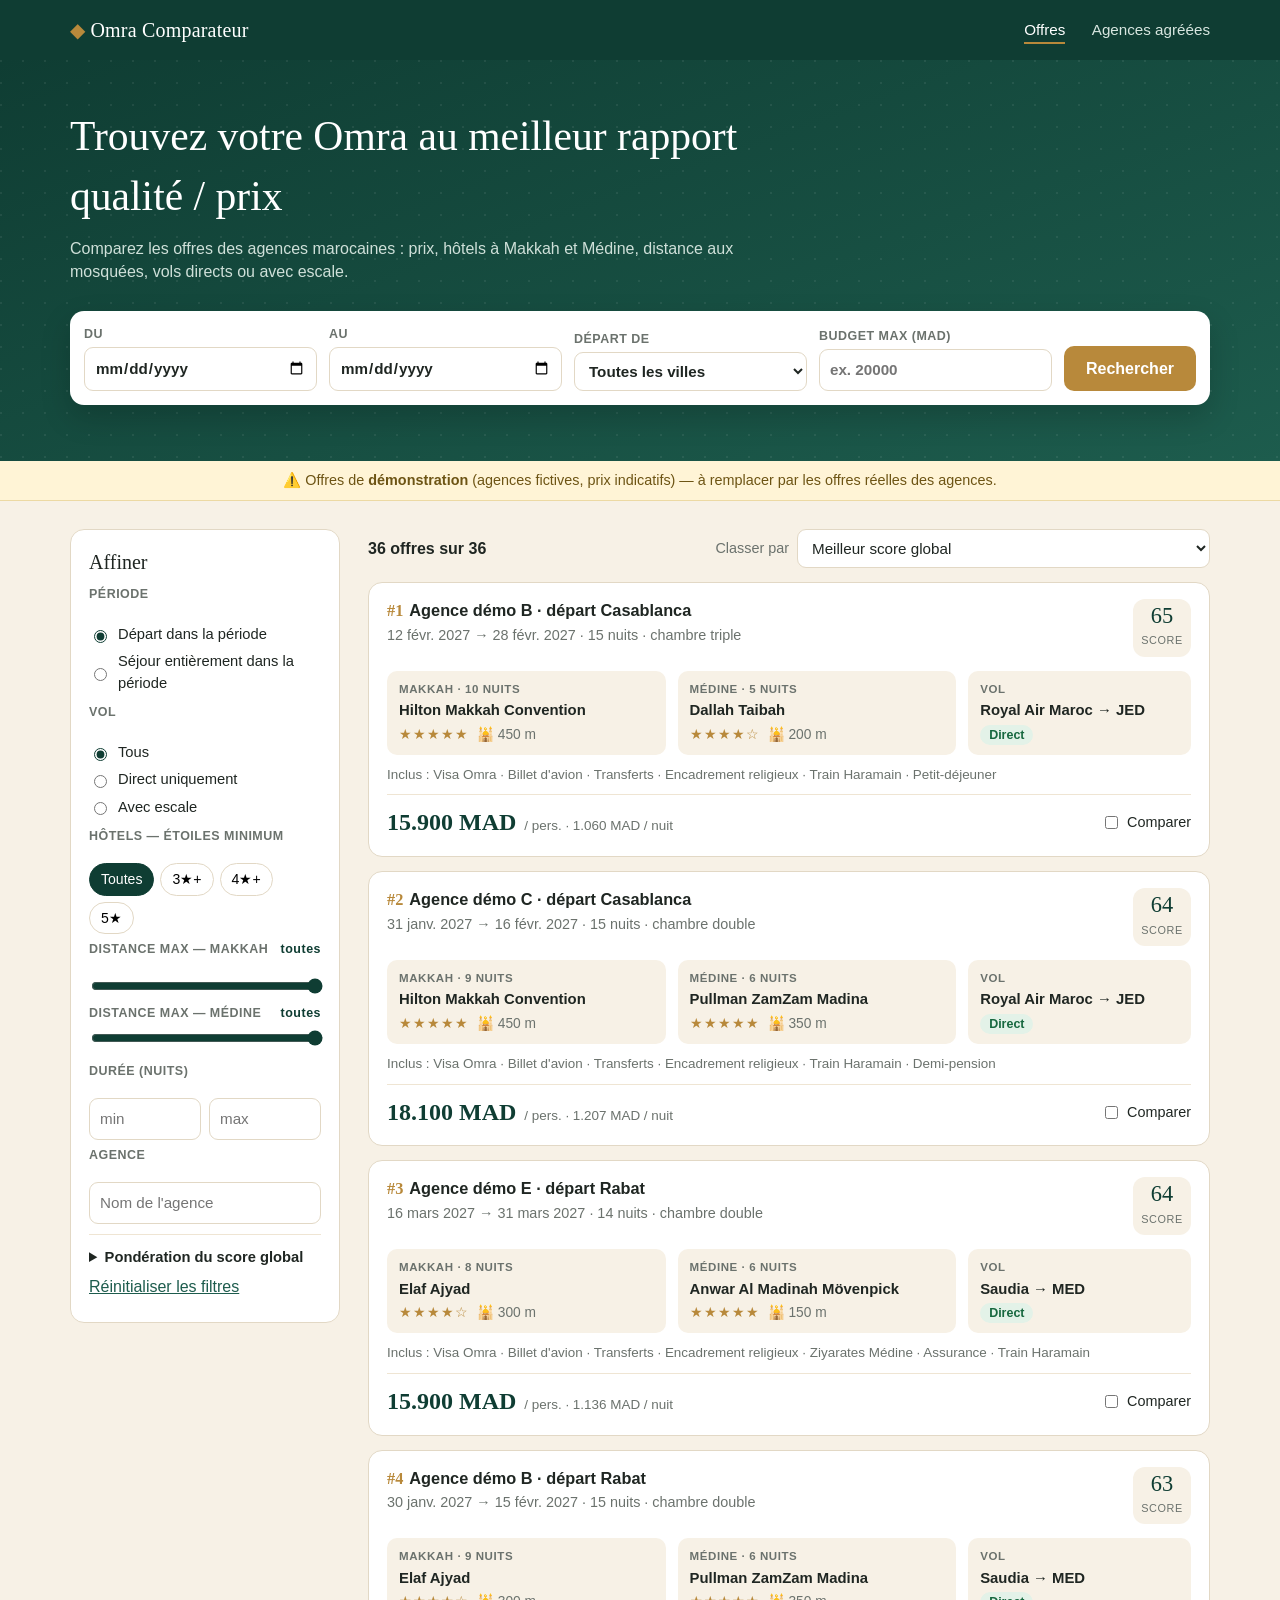
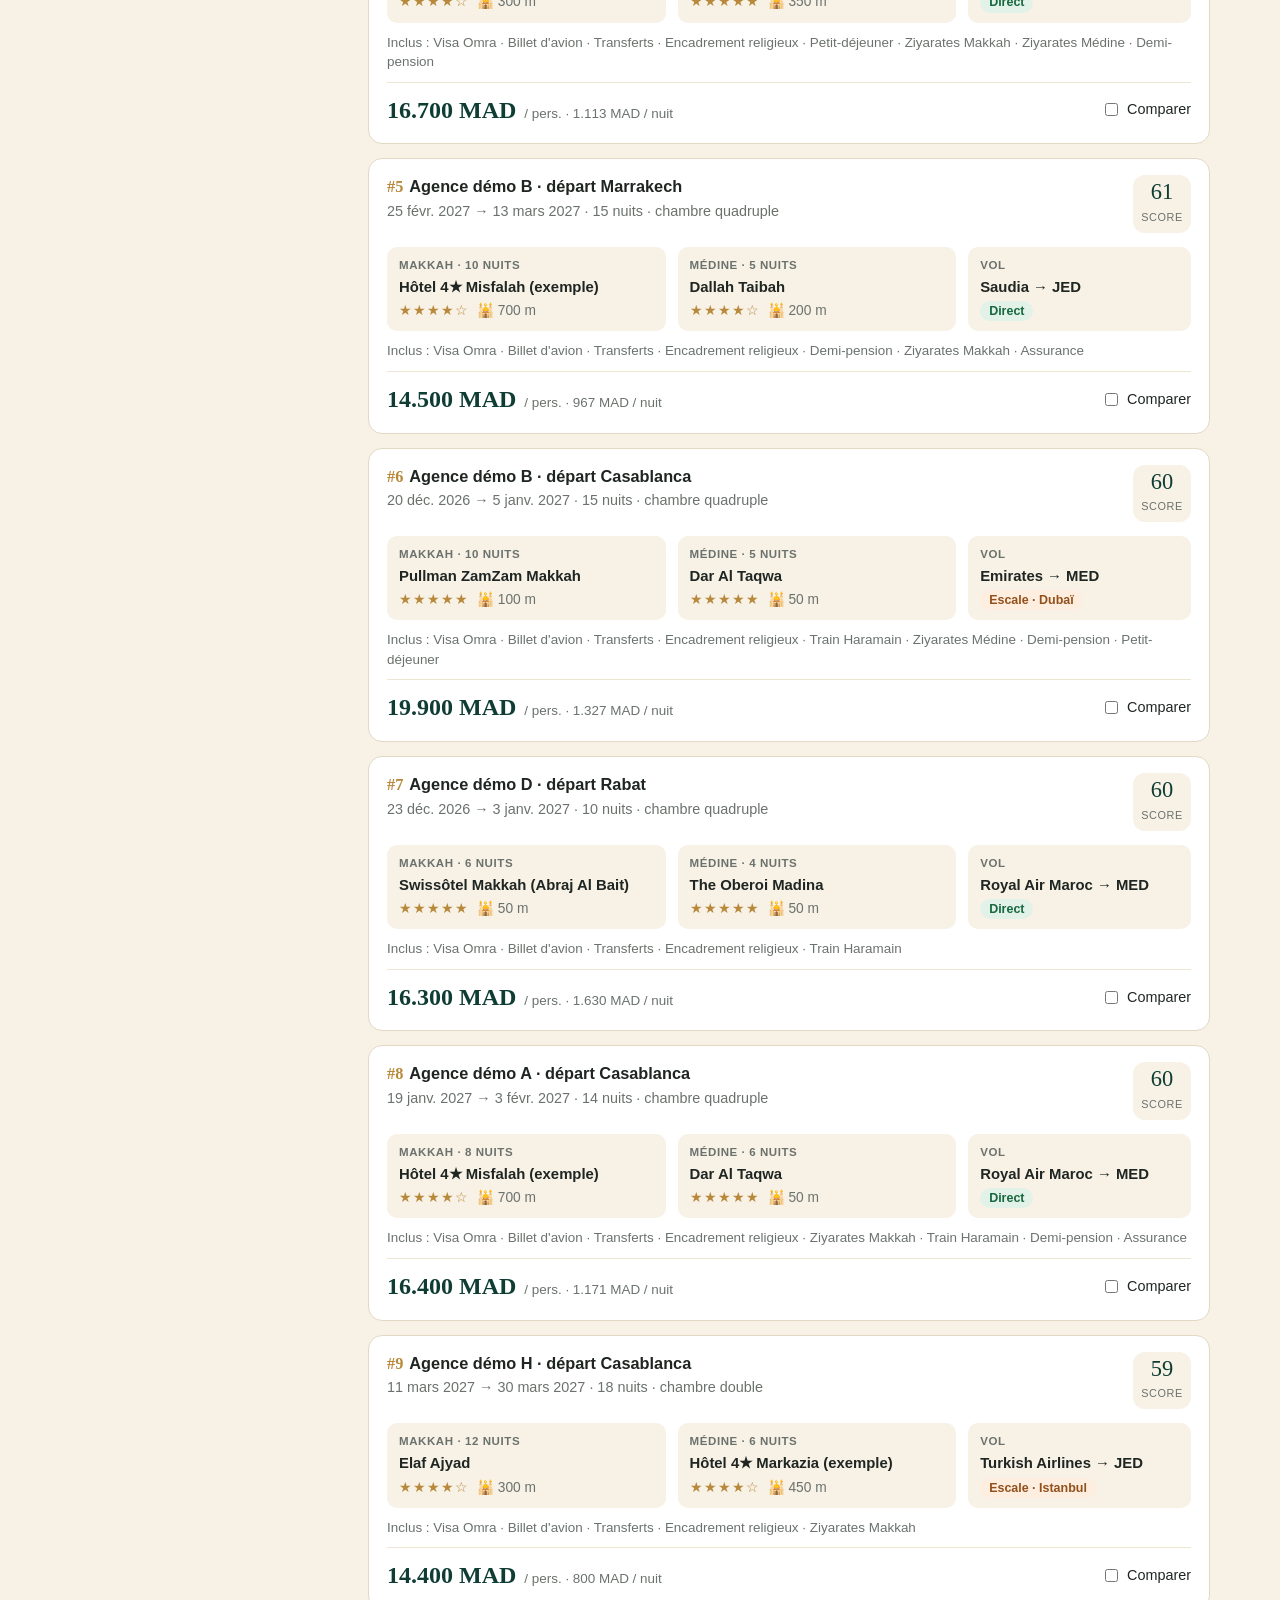
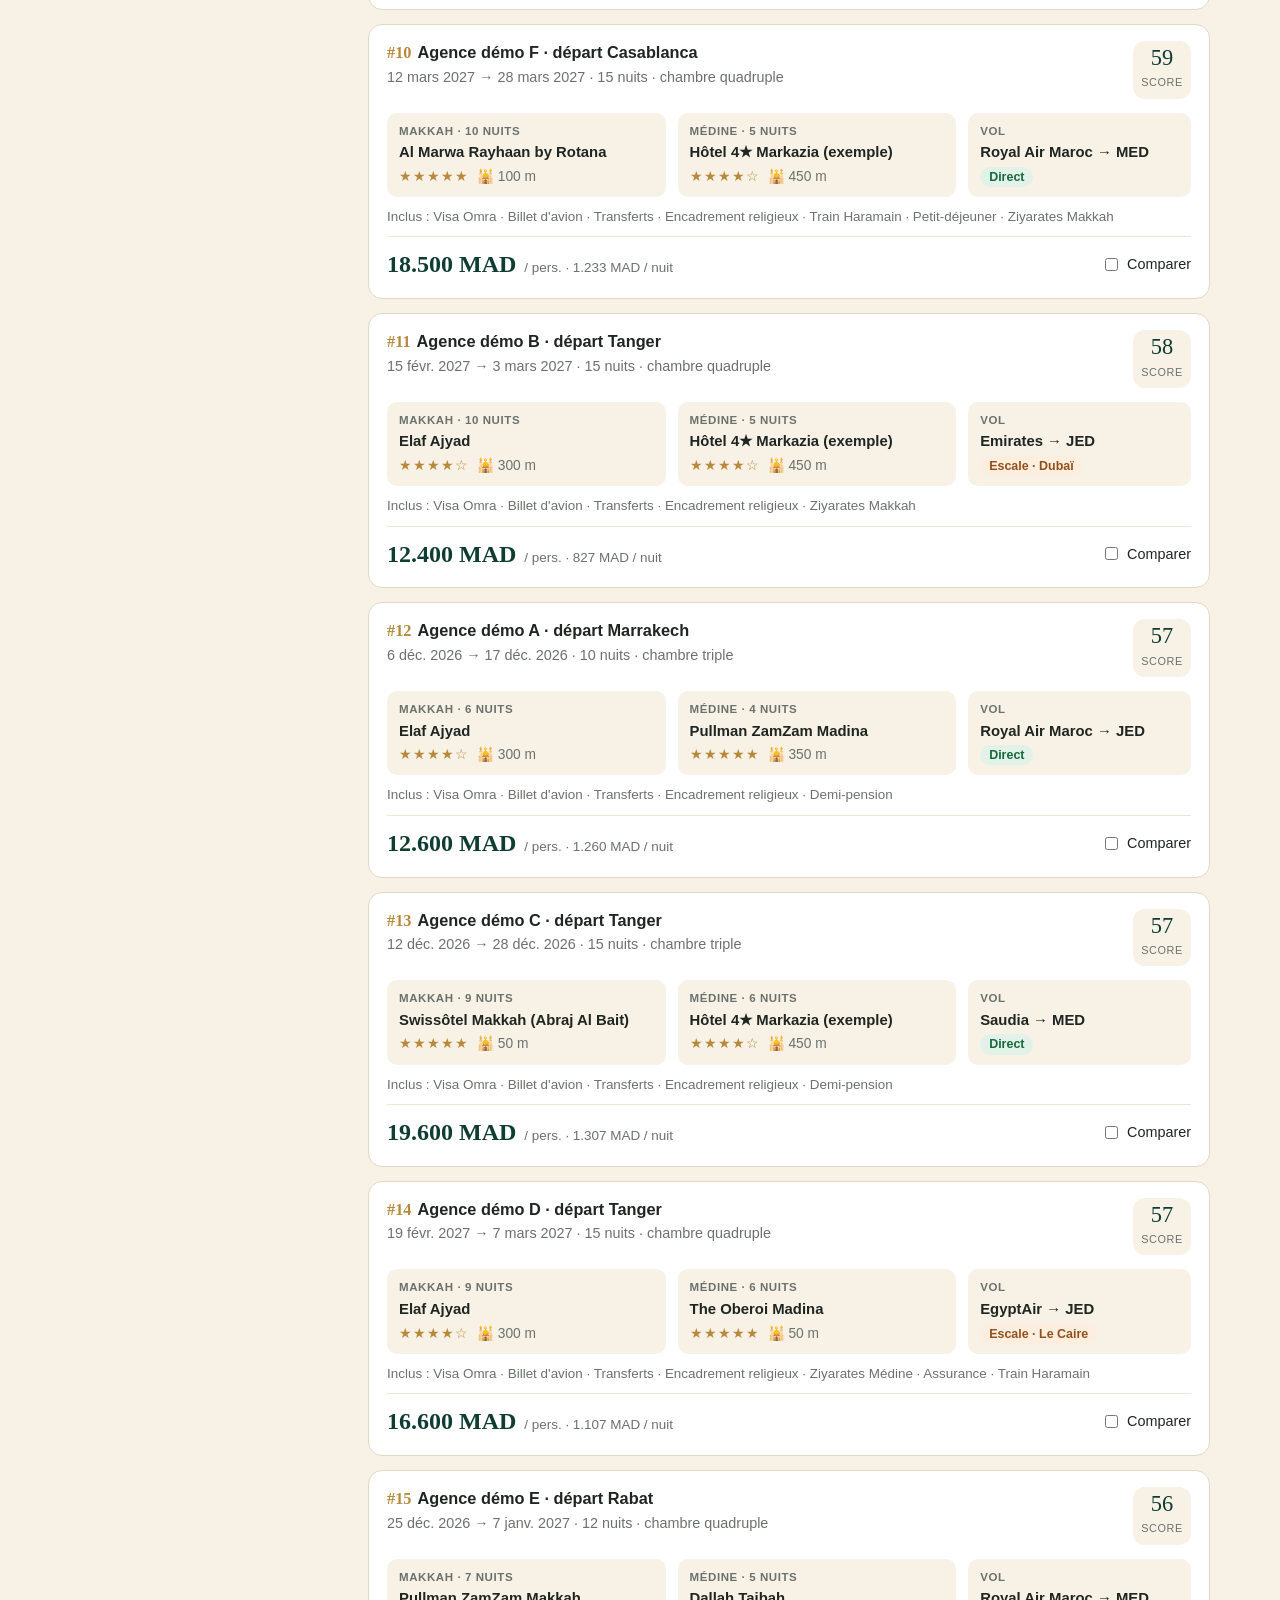
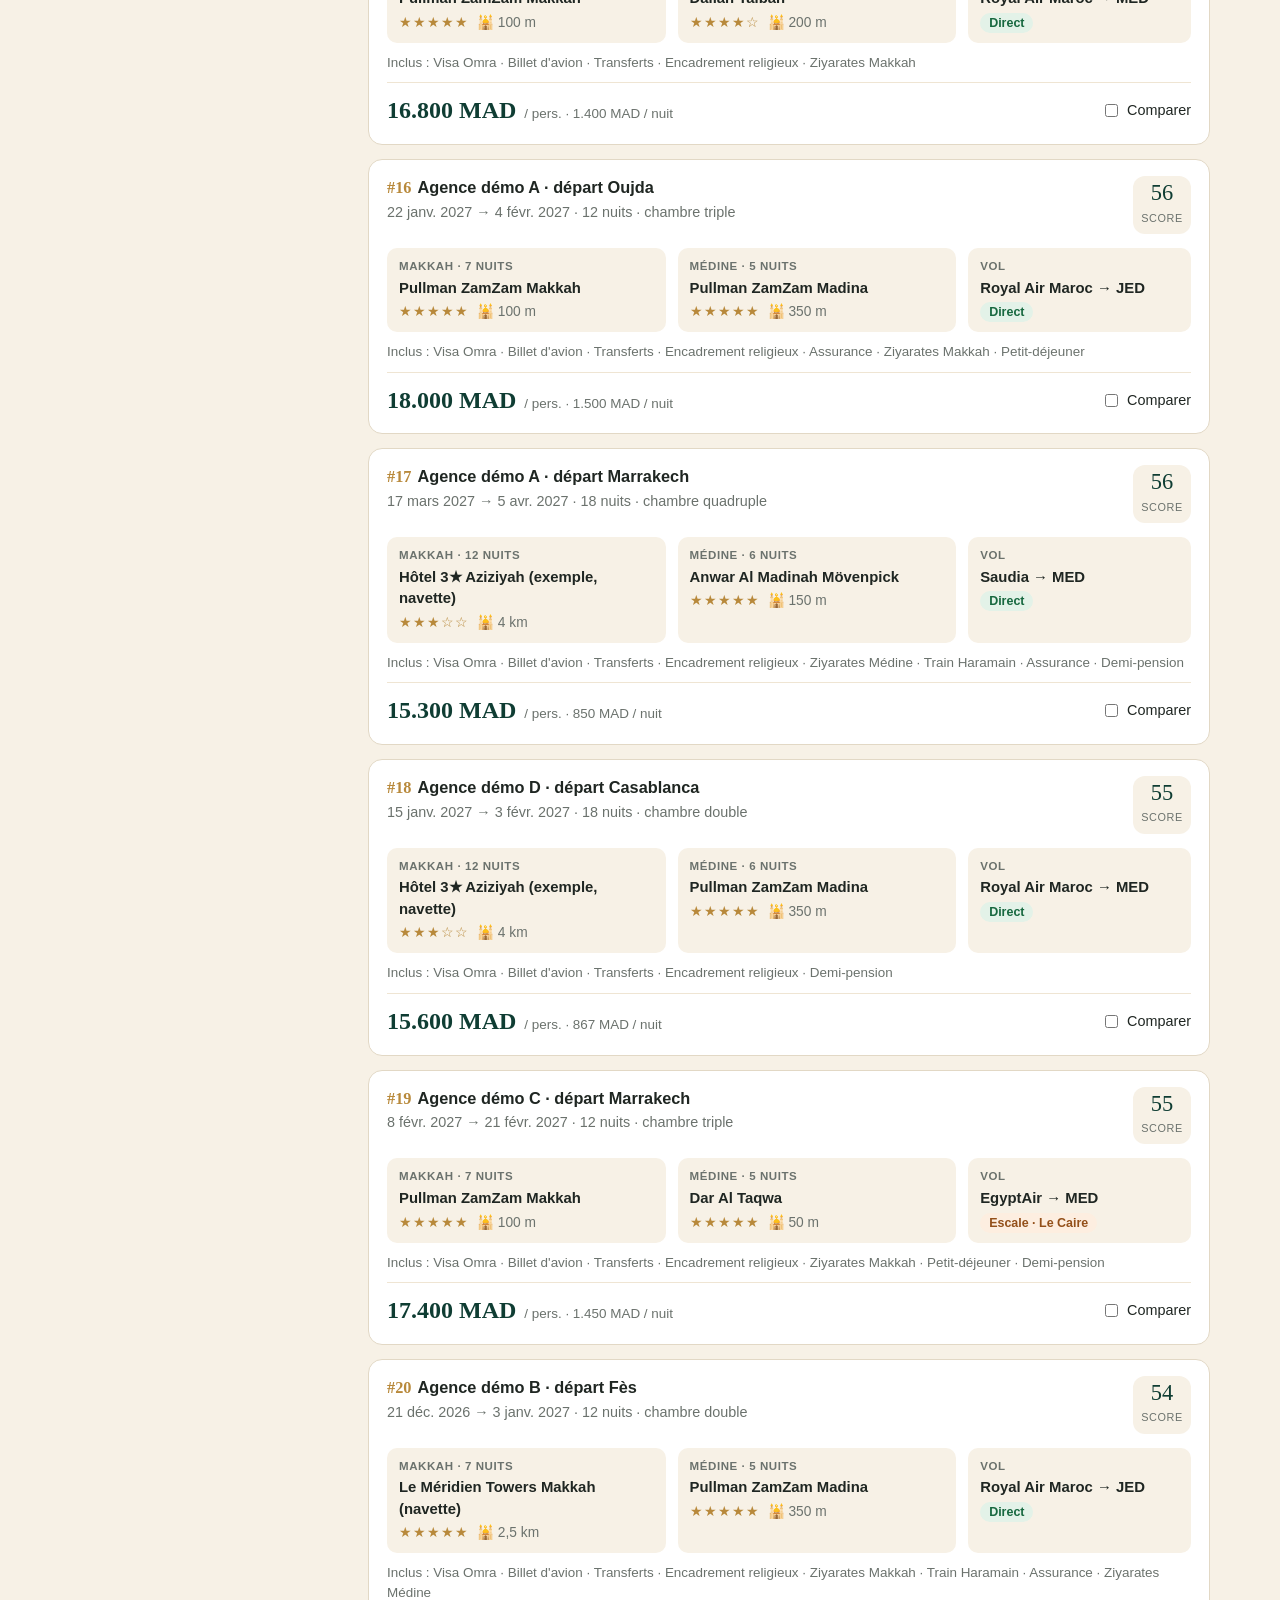
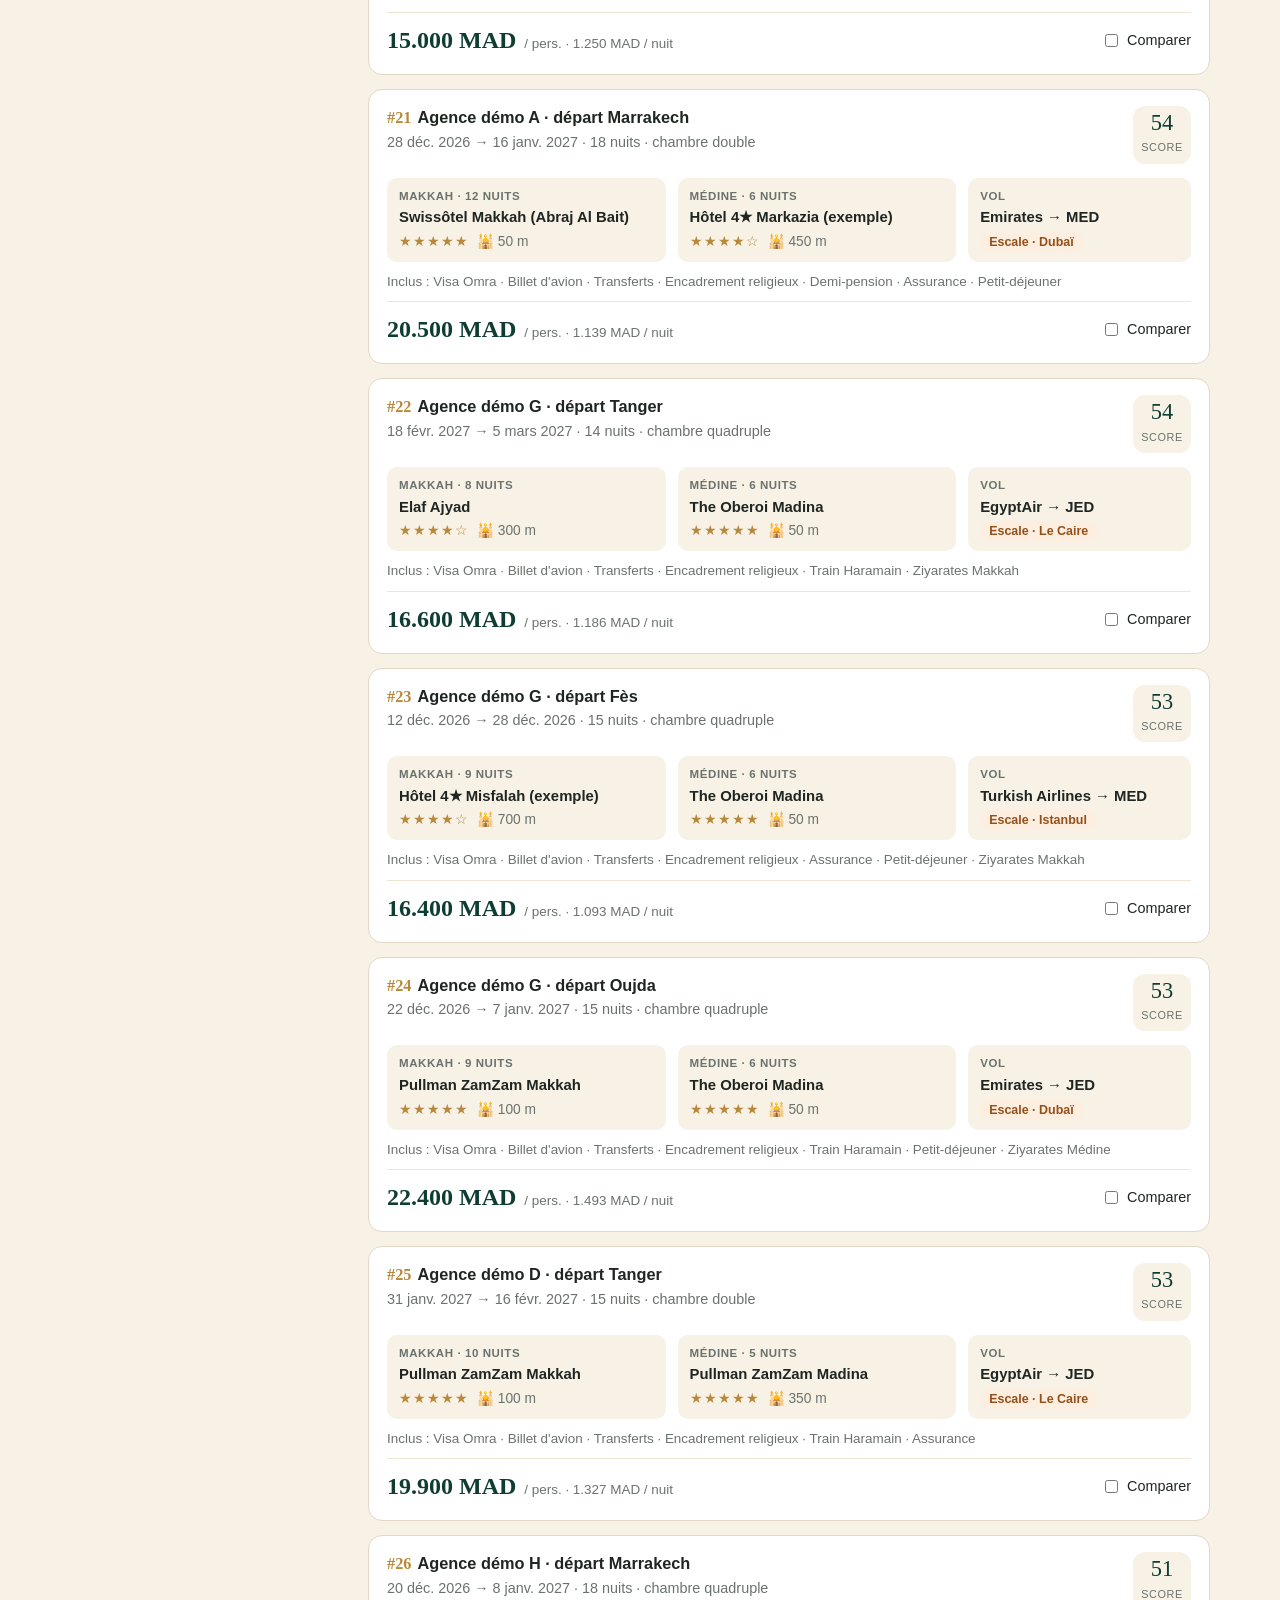
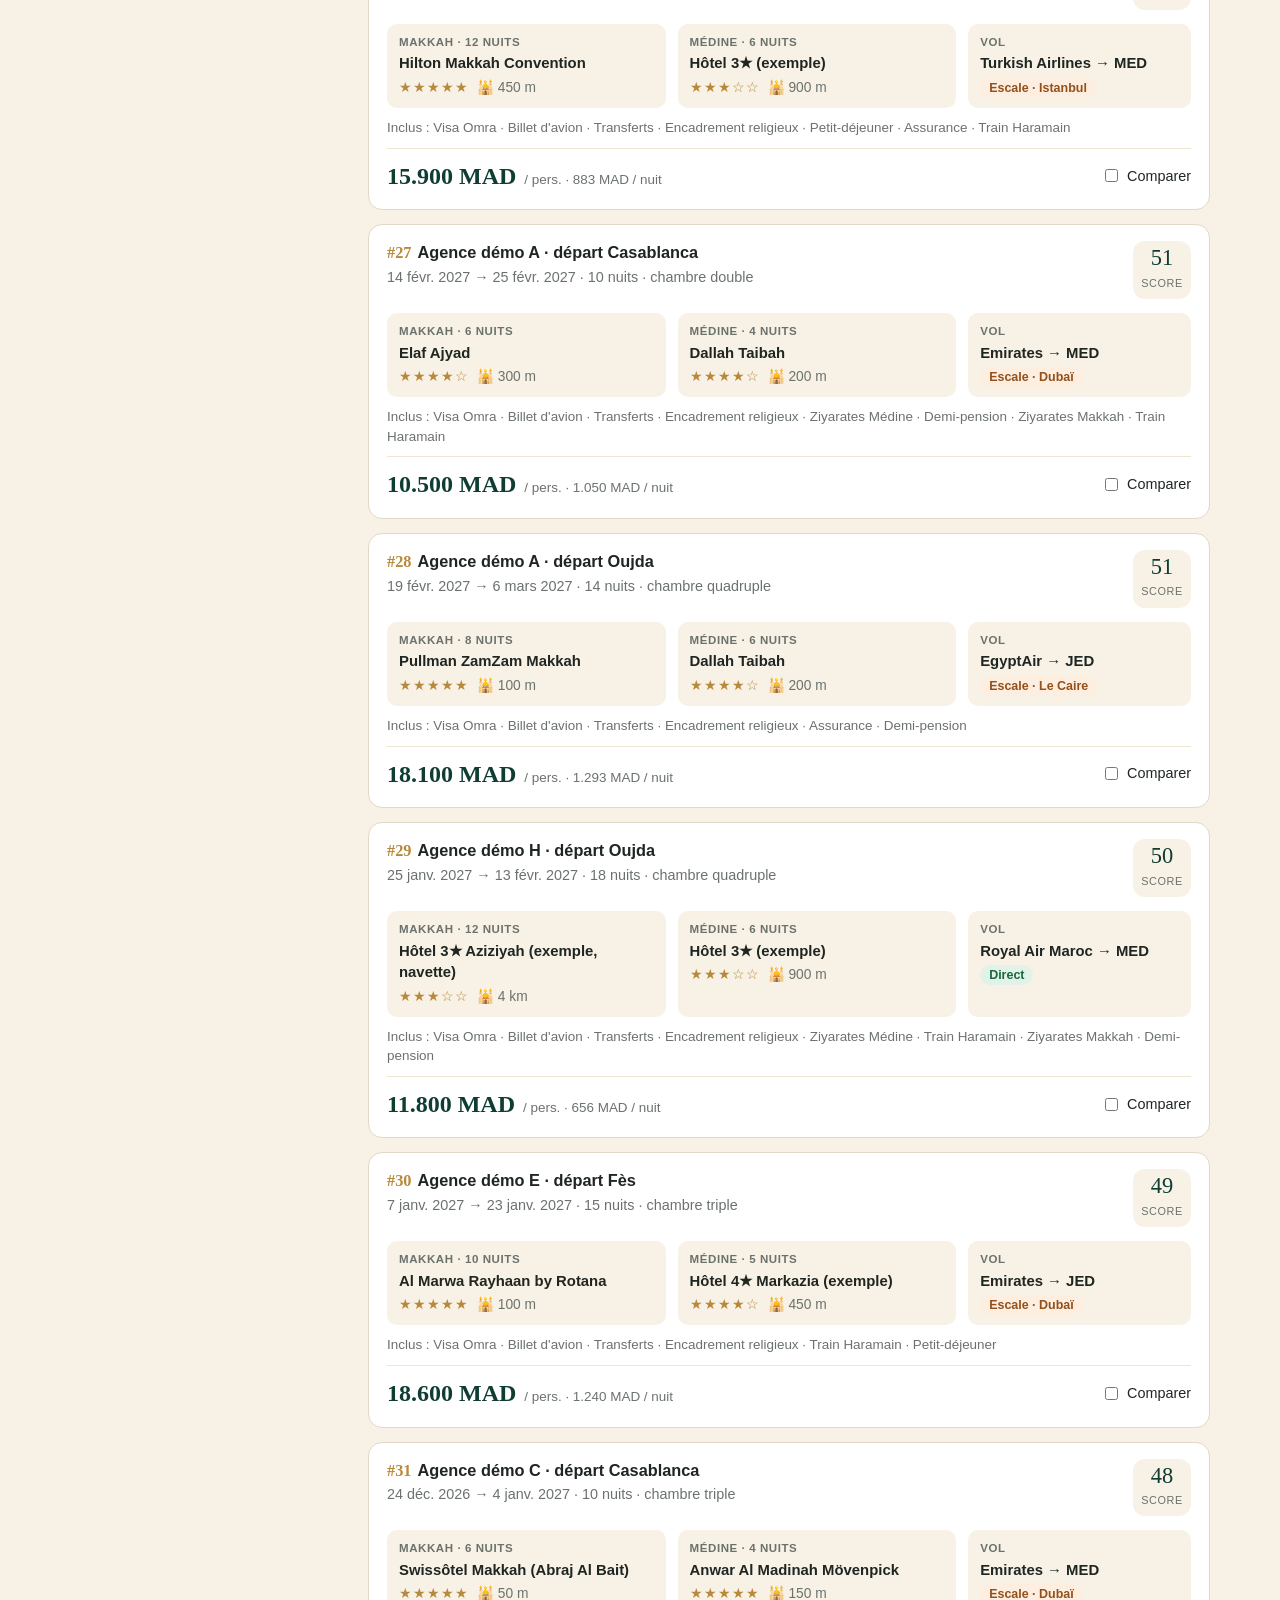
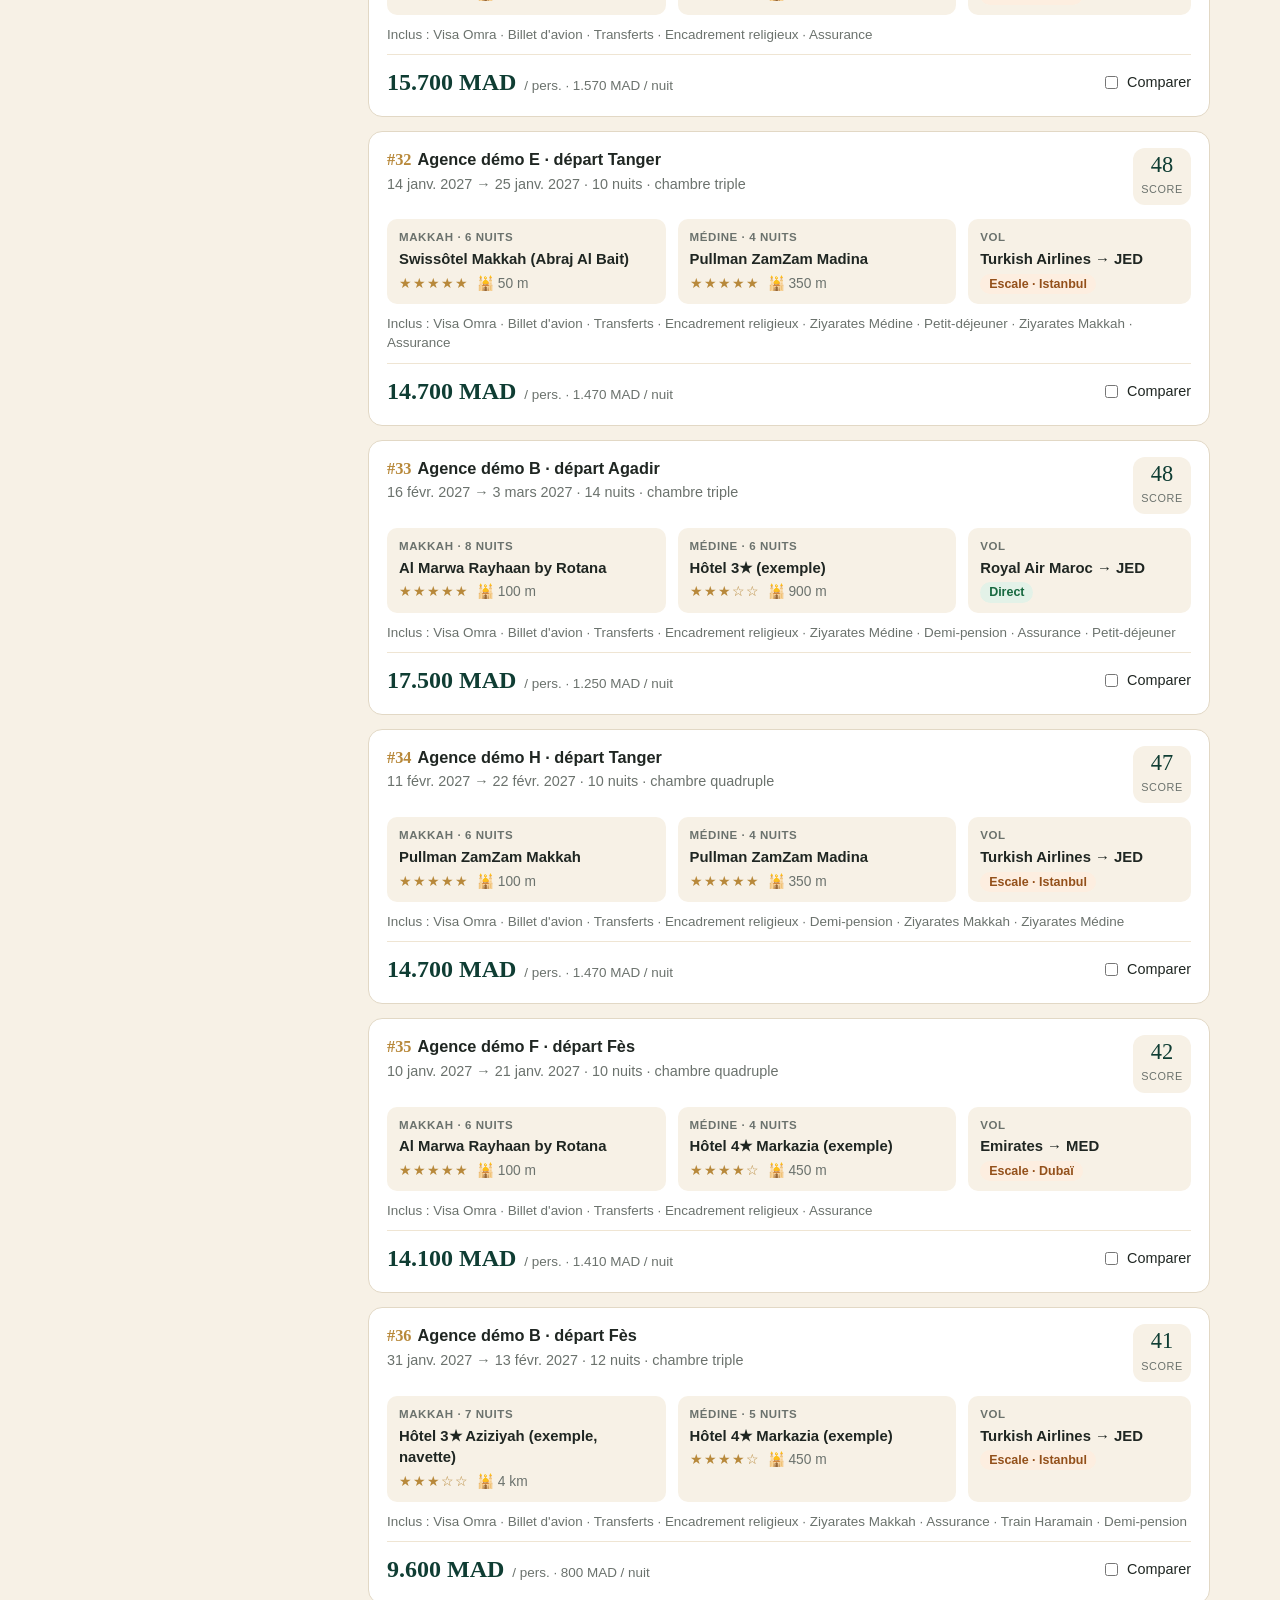
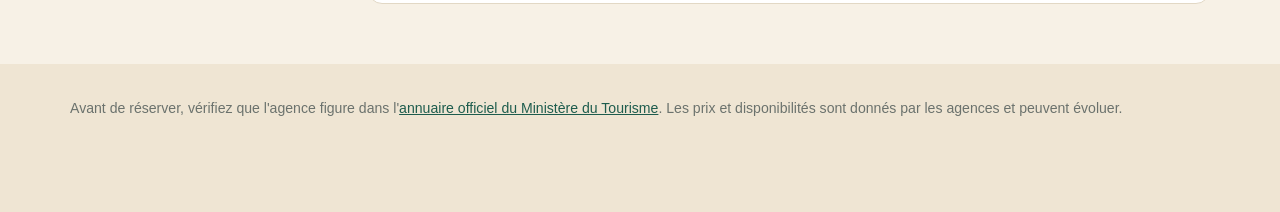
==== index.html @ 4fe529d4 "Comparateur Omra : recherche par dates, comparateur, classement multi-critères, annuaire agences Co-" ====
<!DOCTYPE html>
<html lang="fr">
<head>
  <meta charset="utf-8">
  <meta name="viewport" content="width=device-width, initial-scale=1">
  <title>Comparateur Omra Maroc — offres, hôtels, vols</title>
  <meta name="description" content="Recherchez et comparez les offres Omra des agences marocaines : prix, étoiles des hôtels, distance au Haram et à la Mosquée du Prophète, vols directs ou avec escale.">
  <link rel="stylesheet" href="assets/style.css">
</head>
<body>
  <header class="entete">
    <div class="conteneur entete-in">
      <a class="logo" href="index.html"><span class="logo-signe">◆</span> Omra Comparateur</a>
      <nav>
        <a href="index.html" class="actif">Offres</a>
        <a href="agences.html">Agences agréées</a>
      </nav>
    </div>
  </header>

  <section class="hero">
    <div class="conteneur">
      <h1>Trouvez votre Omra au meilleur rapport qualité&nbsp;/&nbsp;prix</h1>
      <p class="sous-titre">Comparez les offres des agences marocaines : prix, hôtels à Makkah et Médine, distance aux mosquées, vols directs ou avec escale.</p>

      <form id="recherche" class="recherche" autocomplete="off">
        <label>Du <input type="date" name="debut" id="f-debut"></label>
        <label>Au <input type="date" name="fin" id="f-fin"></label>
        <label>Départ de
          <select name="ville" id="f-ville"><option value="toutes">Toutes les villes</option></select>
        </label>
        <label>Budget max (MAD)
          <input type="number" name="prixMax" id="f-prix" min="0" step="500" placeholder="ex. 20000">
        </label>
        <button type="submit" class="btn-principal">Rechercher</button>
      </form>
    </div>
  </section>

  <div class="bandeau-demo" id="bandeau-demo" hidden>
    ⚠️ Offres de <strong>démonstration</strong> (agences fictives, prix indicatifs) — à remplacer par les offres réelles des agences.
  </div>

  <main class="conteneur mise-en-page">
    <aside class="filtres" aria-label="Filtres">
      <h2>Affiner</h2>

      <fieldset>
        <legend>Période</legend>
        <label class="radio"><input type="radio" name="mode" value="depart" checked> Départ dans la période</label>
        <label class="radio"><input type="radio" name="mode" value="sejour"> Séjour entièrement dans la période</label>
      </fieldset>

      <fieldset>
        <legend>Vol</legend>
        <label class="radio"><input type="radio" name="vol" value="tous" checked> Tous</label>
        <label class="radio"><input type="radio" name="vol" value="direct"> Direct uniquement</label>
        <label class="radio"><input type="radio" name="vol" value="escale"> Avec escale</label>
      </fieldset>

      <fieldset>
        <legend>Hôtels — étoiles minimum</legend>
        <div class="etoiles-choix" id="f-etoiles">
          <button type="button" data-v="0" class="actif">Toutes</button>
          <button type="button" data-v="3">3★+</button>
          <button type="button" data-v="4">4★+</button>
          <button type="button" data-v="5">5★</button>
        </div>
      </fieldset>

      <fieldset>
        <legend>Distance max — Makkah <output id="o-makkah"></output></legend>
        <input type="range" id="f-makkah" min="100" max="5000" step="100" value="5000">
        <legend>Distance max — Médine <output id="o-medine"></output></legend>
        <input type="range" id="f-medine" min="100" max="2000" step="50" value="2000">
      </fieldset>

      <fieldset>
        <legend>Durée (nuits)</legend>
        <div class="deux">
          <input type="number" id="f-nmin" min="1" placeholder="min">
          <input type="number" id="f-nmax" min="1" placeholder="max">
        </div>
      </fieldset>

      <fieldset>
        <legend>Agence</legend>
        <input type="search" id="f-agence" placeholder="Nom de l'agence">
      </fieldset>

      <details class="poids">
        <summary>Pondération du score global</summary>
        <p class="aide">Ajustez l'importance de chaque critère dans le classement « Meilleur score ».</p>
        <label>Prix <output data-for="w-prix"></output><input type="range" id="w-prix" min="0" max="100" value="40"></label>
        <label>Étoiles <output data-for="w-etoiles"></output><input type="range" id="w-etoiles" min="0" max="100" value="25"></label>
        <label>Proximité mosquées <output data-for="w-distance"></output><input type="range" id="w-distance" min="0" max="100" value="25"></label>
        <label>Vol direct <output data-for="w-direct"></output><input type="range" id="w-direct" min="0" max="100" value="10"></label>
      </details>

      <button type="button" id="reinit" class="btn-lien">Réinitialiser les filtres</button>
    </aside>

    <section class="resultats">
      <div class="barre-resultats">
        <p id="compte" aria-live="polite"></p>
        <label>Classer par
          <select id="tri"></select>
        </label>
      </div>
      <ol id="liste" class="liste"></ol>
    </section>
  </main>

  <div class="comparateur-barre" id="barre-comp" hidden>
    <div class="conteneur barre-in">
      <span id="comp-compte"></span>
      <div>
        <button type="button" class="btn-lien" id="comp-vider">Vider</button>
        <button type="button" class="btn-principal" id="comp-ouvrir">Comparer</button>
      </div>
    </div>
  </div>

  <dialog id="comparateur" class="comparateur">
    <div class="comp-tete">
      <h2>Comparaison des offres</h2>
      <button type="button" class="fermer" id="comp-fermer" aria-label="Fermer">✕</button>
    </div>
    <div class="comp-corps" id="comp-table"></div>
    <p class="aide">En vert : la meilleure valeur de chaque ligne. Distances approximatives à pied, à confirmer avec l'agence.</p>
  </dialog>

  <footer class="pied">
    <div class="conteneur">
      <p>Avant de réserver, vérifiez que l'agence figure dans l'<a href="agences.html">annuaire officiel du Ministère du Tourisme</a>. Les prix et disponibilités sont donnés par les agences et peuvent évoluer.</p>
    </div>
  </footer>

  <template id="tpl-offre">
    <li class="offre">
      <div class="offre-tete">
        <div>
          <p class="agence"></p>
          <p class="dates"></p>
        </div>
        <div class="score" title="Score global (0–100)"><span></span><small>score</small></div>
      </div>
      <div class="offre-corps">
        <div class="hotel hm">
          <p class="lieu">Makkah · <span class="nuits"></span></p>
          <p class="nom"></p>
          <p class="meta"><span class="etoiles"></span> <span class="dist"></span></p>
        </div>
        <div class="hotel hd">
          <p class="lieu">Médine · <span class="nuits"></span></p>
          <p class="nom"></p>
          <p class="meta"><span class="etoiles"></span> <span class="dist"></span></p>
        </div>
        <div class="vol">
          <p class="lieu">Vol</p>
          <p class="nom"></p>
          <p class="meta"><span class="pastille"></span></p>
        </div>
      </div>
      <p class="inclus"></p>
      <div class="offre-pied">
        <div class="prix"><strong></strong><small></small></div>
        <label class="comp-case"><input type="checkbox"> Comparer</label>
      </div>
    </li>
  </template>

  <script src="data/offres.js"></script>
  <script src="assets/logic.js"></script>
  <script src="assets/app.js"></script>
</body>
</html>
---- assets/style.css ----
:root {
  --vert: #0f3d33;
  --vert-2: #1d5c4d;
  --sable: #f7f1e6;
  --sable-2: #efe5d3;
  --or: #b8893b;
  --encre: #1f2622;
  --gris: #6b726d;
  --bord: #e2d8c5;
  --bon: #e3f2e8;
  --bon-texte: #17683f;
  --rayon: 14px;
  --titre: "Iowan Old Style", "Palatino Linotype", Palatino, Georgia, serif;
  --texte: -apple-system, "Segoe UI", Roboto, "Helvetica Neue", Arial, sans-serif;
}
* { box-sizing: border-box; }
body { margin: 0; font-family: var(--texte); color: var(--encre); background: var(--sable); line-height: 1.45; }
a { color: var(--vert-2); }
.conteneur { max-width: 1180px; margin: 0 auto; padding: 0 20px; }

/* En-tête */
.entete { background: var(--vert); color: #fff; }
.entete-in { display: flex; align-items: center; justify-content: space-between; height: 60px; }
.logo { color: #fff; text-decoration: none; font-family: var(--titre); font-size: 1.25rem; letter-spacing: .01em; }
.logo-signe { color: var(--or); }
.entete nav a { color: #d8e6e0; text-decoration: none; margin-left: 22px; font-size: .95rem; padding-bottom: 4px; }
.entete nav a.actif, .entete nav a:hover { color: #fff; border-bottom: 2px solid var(--or); }

/* Hero */
.hero { background: linear-gradient(160deg, var(--vert) 0%, var(--vert-2) 100%); color: #fff; padding: 46px 0 56px; position: relative; overflow: hidden; }
.hero::after { content: ""; position: absolute; inset: 0; background-image: radial-gradient(circle at 1px 1px, rgba(255,255,255,.07) 1px, transparent 0); background-size: 22px 22px; pointer-events: none; }
.hero h1 { font-family: var(--titre); font-weight: 500; font-size: clamp(1.7rem, 3.6vw, 2.6rem); margin: 0 0 10px; max-width: 760px; }
.sous-titre { color: #cfe0d9; max-width: 680px; margin: 0 0 28px; }
.recherche { position: relative; z-index: 1; background: #fff; color: var(--encre); border-radius: var(--rayon); padding: 14px; display: grid; grid-template-columns: repeat(4, 1fr) auto; gap: 12px; align-items: end; box-shadow: 0 12px 30px rgba(0,0,0,.18); }
.recherche label { display: flex; flex-direction: column; font-size: .78rem; color: var(--gris); gap: 4px; font-weight: 600; text-transform: uppercase; letter-spacing: .04em; }
input, select { font: inherit; font-size: .95rem; color: var(--encre); border: 1px solid var(--bord); border-radius: 9px; padding: 9px 10px; background: #fff; width: 100%; }
input:focus, select:focus, button:focus-visible { outline: 2px solid var(--or); outline-offset: 1px; }
.btn-principal { background: var(--or); color: #fff; border: 0; border-radius: 10px; padding: 11px 22px; font: inherit; font-weight: 600; cursor: pointer; }
.btn-principal:hover { background: #a3772f; }
.btn-lien { background: none; border: 0; color: var(--vert-2); text-decoration: underline; cursor: pointer; font: inherit; padding: 6px 0; }

.bandeau-demo { background: #fff4d6; border-bottom: 1px solid #ecd9a3; color: #6d5414; text-align: center; padding: 9px 16px; font-size: .9rem; }

/* Mise en page */
.mise-en-page { display: grid; grid-template-columns: 270px 1fr; gap: 28px; padding-top: 28px; padding-bottom: 60px; }
.filtres { align-self: start; position: sticky; top: 16px; background: #fff; border: 1px solid var(--bord); border-radius: var(--rayon); padding: 18px; }
.filtres h2 { font-family: var(--titre); font-weight: 500; margin: 0 0 8px; font-size: 1.25rem; }
fieldset { border: 0; border-top: 1px solid var(--sable-2); padding: 12px 0 6px; margin: 0; }
legend { font-size: .78rem; font-weight: 700; text-transform: uppercase; letter-spacing: .04em; color: var(--gris); padding: 0; margin-bottom: 6px; display: flex; justify-content: space-between; width: 100%; }
legend output { text-transform: none; color: var(--vert); }
fieldset input[type=range] { margin-bottom: 10px; }
.radio { display: flex; gap: 8px; align-items: center; font-size: .92rem; padding: 3px 0; cursor: pointer; }
.radio input { width: auto; accent-color: var(--vert); }
input[type=range] { padding: 0; border: 0; accent-color: var(--vert); }
.etoiles-choix { display: flex; gap: 6px; flex-wrap: wrap; }
.etoiles-choix button { border: 1px solid var(--bord); background: #fff; border-radius: 20px; padding: 5px 11px; cursor: pointer; font: inherit; font-size: .88rem; }
.etoiles-choix button.actif { background: var(--vert); color: #fff; border-color: var(--vert); }
.deux { display: grid; grid-template-columns: 1fr 1fr; gap: 8px; }
.poids { border-top: 1px solid var(--sable-2); padding-top: 12px; margin-top: 4px; }
.poids summary { cursor: pointer; font-weight: 600; font-size: .92rem; }
.poids label { display: block; font-size: .88rem; margin-top: 8px; }
.poids output { float: right; color: var(--vert); font-weight: 600; }
.aide { font-size: .82rem; color: var(--gris); }

/* Résultats */
.barre-resultats { display: flex; justify-content: space-between; align-items: center; gap: 12px; margin-bottom: 14px; flex-wrap: wrap; }
.barre-resultats p { margin: 0; font-weight: 600; }
.barre-resultats label { display: flex; align-items: center; gap: 8px; font-size: .9rem; color: var(--gris); }
.barre-resultats select { width: auto; }
.liste { list-style: none; padding: 0; margin: 0; display: grid; gap: 14px; }
.vide { background: #fff; border: 1px dashed var(--bord); border-radius: var(--rayon); padding: 30px; text-align: center; color: var(--gris); }

.offre { background: #fff; border: 1px solid var(--bord); border-radius: var(--rayon); padding: 16px 18px; transition: box-shadow .15s, border-color .15s; }
.offre:hover { box-shadow: 0 6px 18px rgba(15,61,51,.08); }
.offre.selection { border-color: var(--or); box-shadow: 0 0 0 2px rgba(184,137,59,.25); }
.offre-tete { display: flex; justify-content: space-between; align-items: start; gap: 12px; }
.agence { margin: 0; font-weight: 700; font-size: 1.02rem; }
.agence .rang { color: var(--or); font-family: var(--titre); margin-right: 6px; }
.dates { margin: 2px 0 0; color: var(--gris); font-size: .9rem; }
.score { min-width: 58px; text-align: center; background: var(--sable); border-radius: 12px; padding: 6px 8px; }
.score span { display: block; font-family: var(--titre); font-size: 1.4rem; color: var(--vert); line-height: 1; }
.score small { font-size: .68rem; text-transform: uppercase; color: var(--gris); letter-spacing: .05em; }
.offre-corps { display: grid; grid-template-columns: 1fr 1fr .8fr; gap: 12px; margin: 14px 0 10px; }
.hotel, .vol { background: var(--sable); border-radius: 10px; padding: 10px 12px; }
.lieu { margin: 0; font-size: .72rem; text-transform: uppercase; letter-spacing: .05em; color: var(--gris); font-weight: 700; }
.offre .nom { margin: 3px 0; font-weight: 600; font-size: .93rem; }
.meta { margin: 0; font-size: .86rem; color: var(--gris); display: flex; gap: 8px; flex-wrap: wrap; align-items: center; }
.etoiles { color: var(--or); letter-spacing: 1px; }
.dist::before { content: "🕌 "; }
.pastille { display: inline-block; border-radius: 20px; padding: 1px 9px; font-size: .78rem; font-weight: 600; }
.pastille.direct { background: var(--bon); color: var(--bon-texte); }
.pastille.escale { background: #fdeee0; color: #93501a; }
.inclus { margin: 0 0 10px; font-size: .84rem; color: var(--gris); }
.offre-pied { display: flex; justify-content: space-between; align-items: center; border-top: 1px solid var(--sable-2); padding-top: 10px; }
.prix strong { font-family: var(--titre); font-size: 1.5rem; color: var(--vert); font-weight: 600; }
.prix small { color: var(--gris); margin-left: 8px; font-size: .84rem; }
.comp-case { display: flex; gap: 6px; align-items: center; font-size: .9rem; cursor: pointer; }
.comp-case input { width: auto; accent-color: var(--or); }

/* Barre comparateur */
.comparateur-barre { position: fixed; bottom: 0; left: 0; right: 0; background: var(--vert); color: #fff; padding: 12px 0; box-shadow: 0 -6px 18px rgba(0,0,0,.15); z-index: 5; }
.barre-in { display: flex; justify-content: space-between; align-items: center; }
.comparateur-barre .btn-lien { color: #d8e6e0; margin-right: 12px; }

.comparateur { border: 0; border-radius: var(--rayon); padding: 0; width: min(1100px, 96vw); max-height: 90vh; }
.comparateur::backdrop { background: rgba(10,30,25,.55); }
.comp-tete { display: flex; justify-content: space-between; align-items: center; padding: 16px 20px; border-bottom: 1px solid var(--bord); position: sticky; top: 0; background: #fff; }
.comp-tete h2 { margin: 0; font-family: var(--titre); font-weight: 500; }
.fermer { border: 0; background: var(--sable); border-radius: 50%; width: 34px; height: 34px; cursor: pointer; font-size: 1rem; }
.comp-corps { overflow-x: auto; padding: 0 20px; }
.comparateur > .aide { padding: 0 20px 16px; }
.comp-corps table { border-collapse: collapse; width: 100%; font-size: .92rem; }
.comp-corps th, .comp-corps td { padding: 10px 12px; border-bottom: 1px solid var(--sable-2); text-align: left; vertical-align: top; }
.comp-corps th { color: var(--gris); font-weight: 600; width: 180px; white-space: nowrap; }
.comp-corps thead td { font-weight: 700; color: var(--vert); }
.comp-corps td.meilleur { background: var(--bon); color: var(--bon-texte); font-weight: 600; }

/* Annuaire */
.annuaire-outils { display: grid; grid-template-columns: 2fr 1fr; gap: 12px; margin: 24px 0 14px; }
.table-agences { width: 100%; border-collapse: collapse; background: #fff; border: 1px solid var(--bord); border-radius: var(--rayon); overflow: hidden; }
.table-agences th, .table-agences td { padding: 10px 14px; text-align: left; border-bottom: 1px solid var(--sable-2); font-size: .93rem; }
.table-agences th { background: var(--sable-2); font-size: .78rem; text-transform: uppercase; letter-spacing: .04em; color: var(--gris); }

.pied { background: var(--sable-2); padding: 20px 0 80px; font-size: .88rem; color: var(--gris); }

@media (max-width: 520px) {
  .logo { font-size: 1.05rem; white-space: nowrap; }
  .entete nav a { margin-left: 12px; font-size: .85rem; white-space: nowrap; }
}
@media (max-width: 900px) {
  .recherche { grid-template-columns: 1fr 1fr; }
  .recherche .btn-principal { grid-column: span 2; }
  .mise-en-page { grid-template-columns: 1fr; }
  .filtres { position: static; }
  .offre-corps { grid-template-columns: 1fr; }
  .annuaire-outils { grid-template-columns: 1fr; }
}
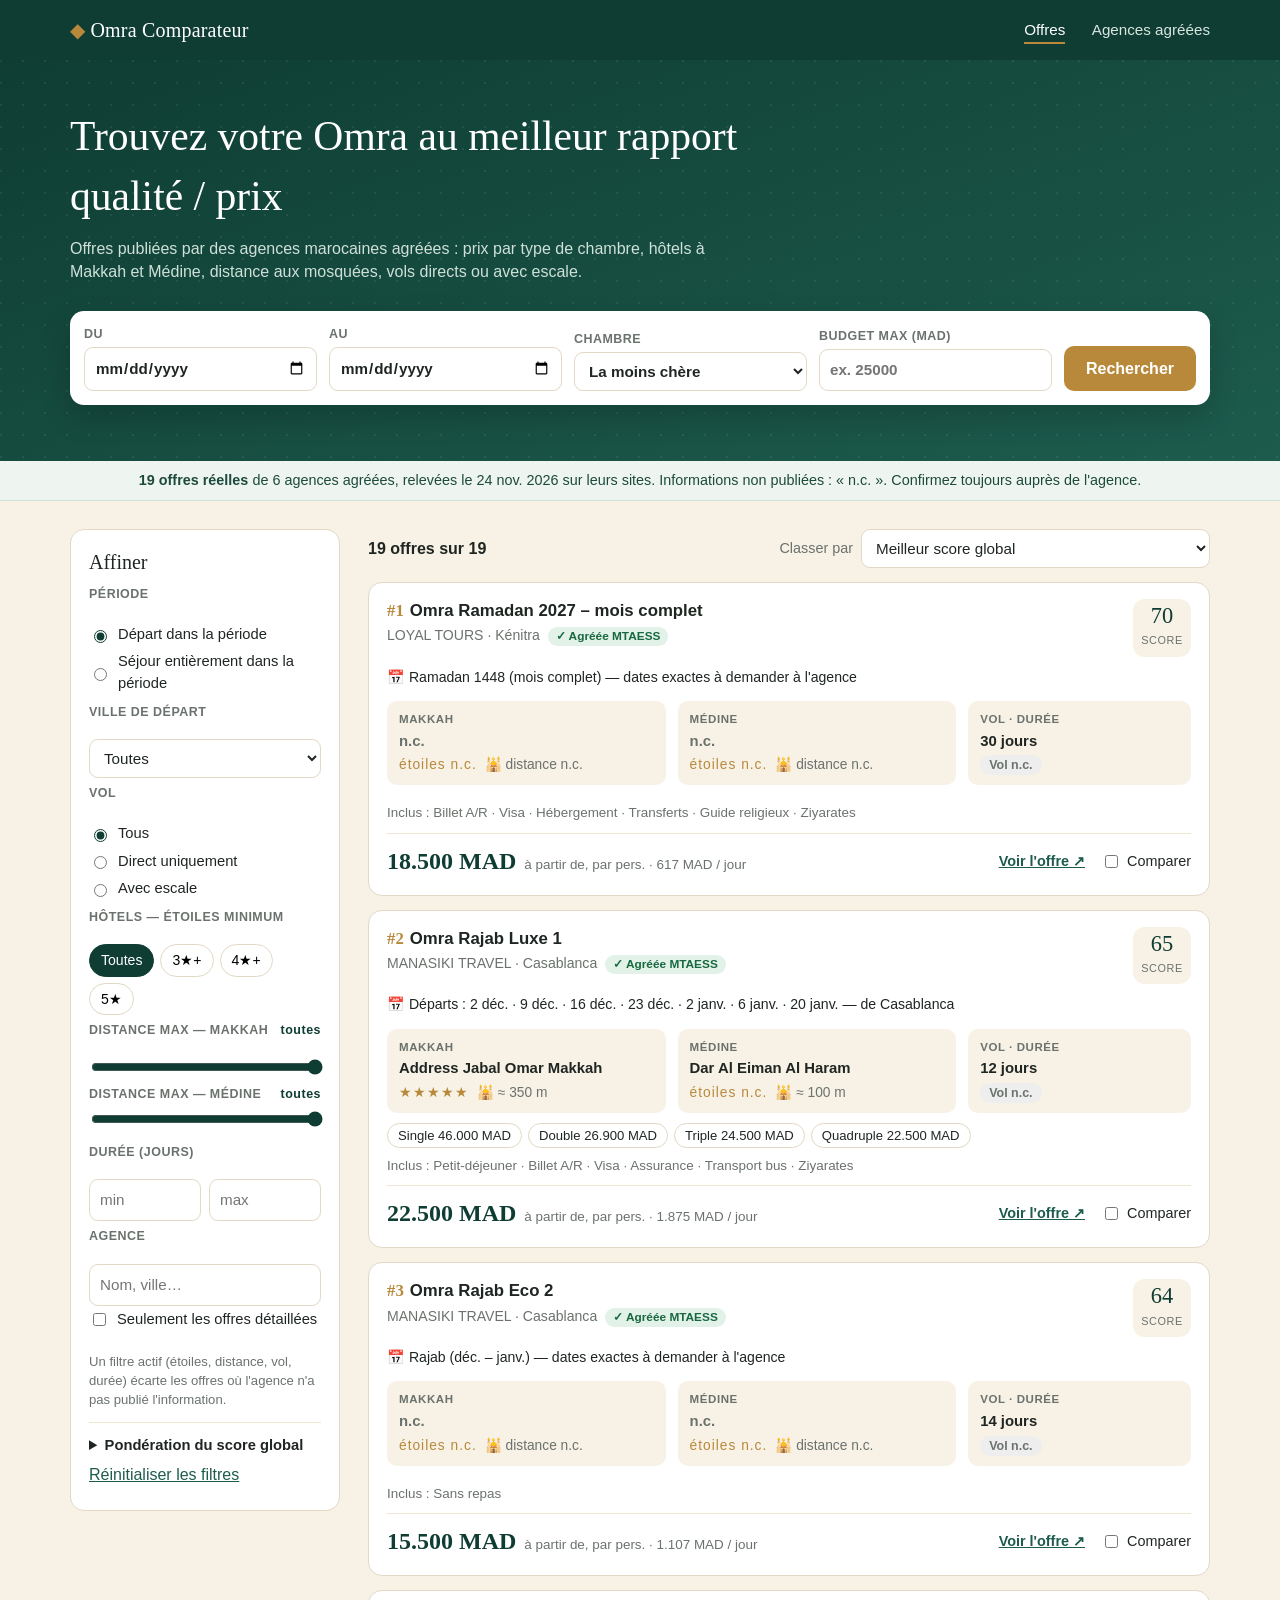
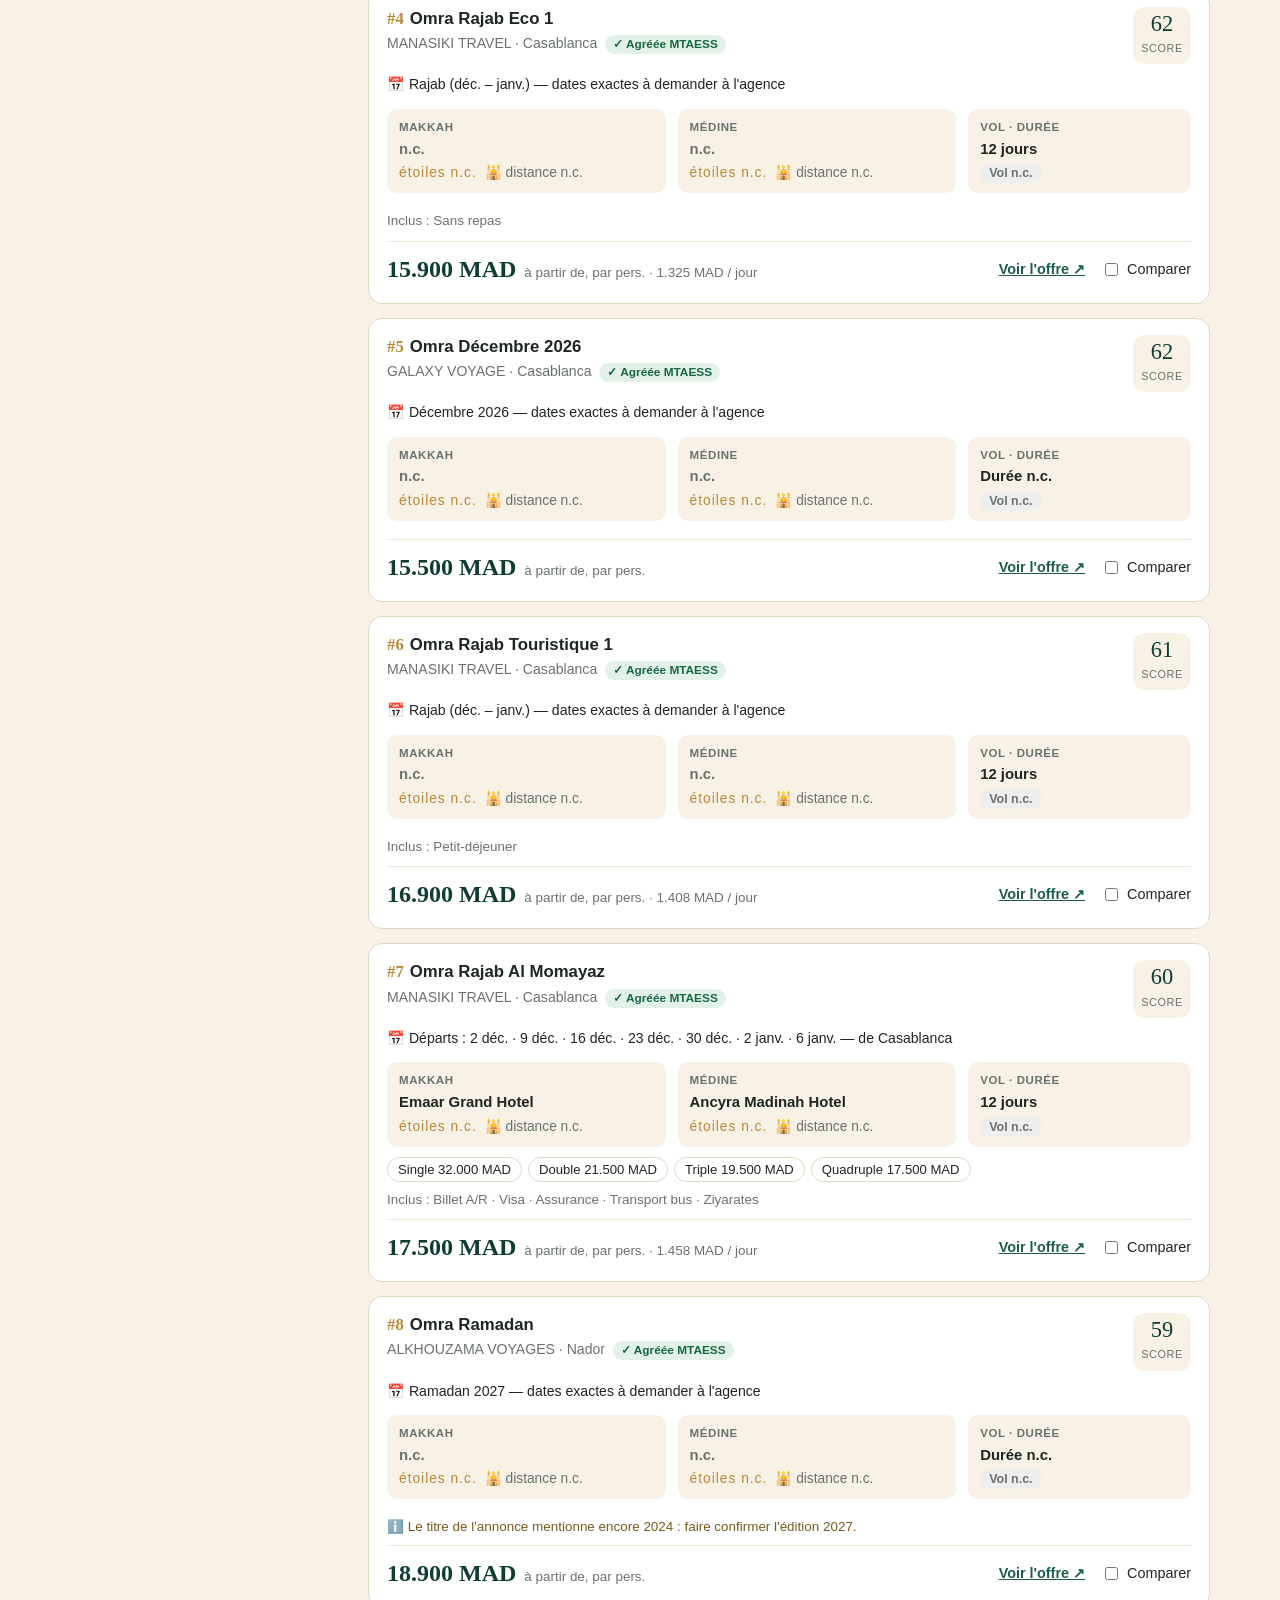
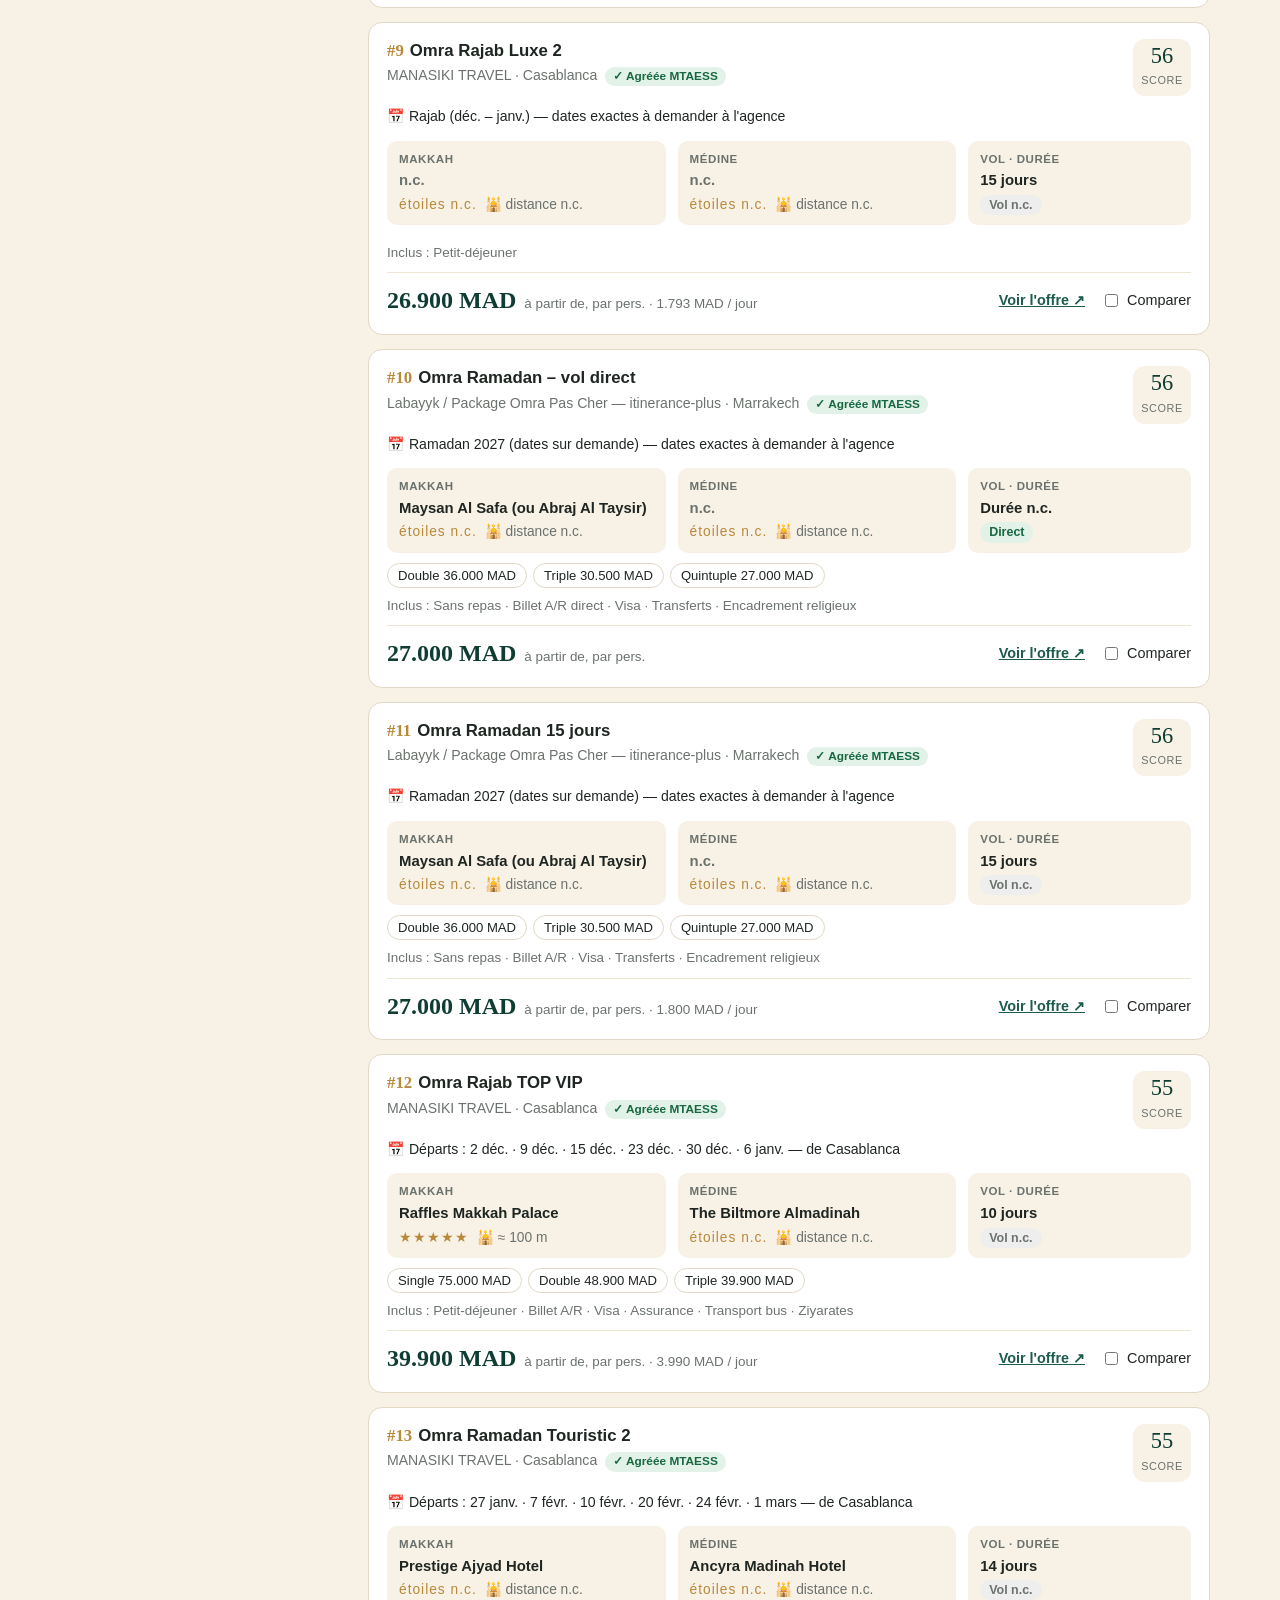
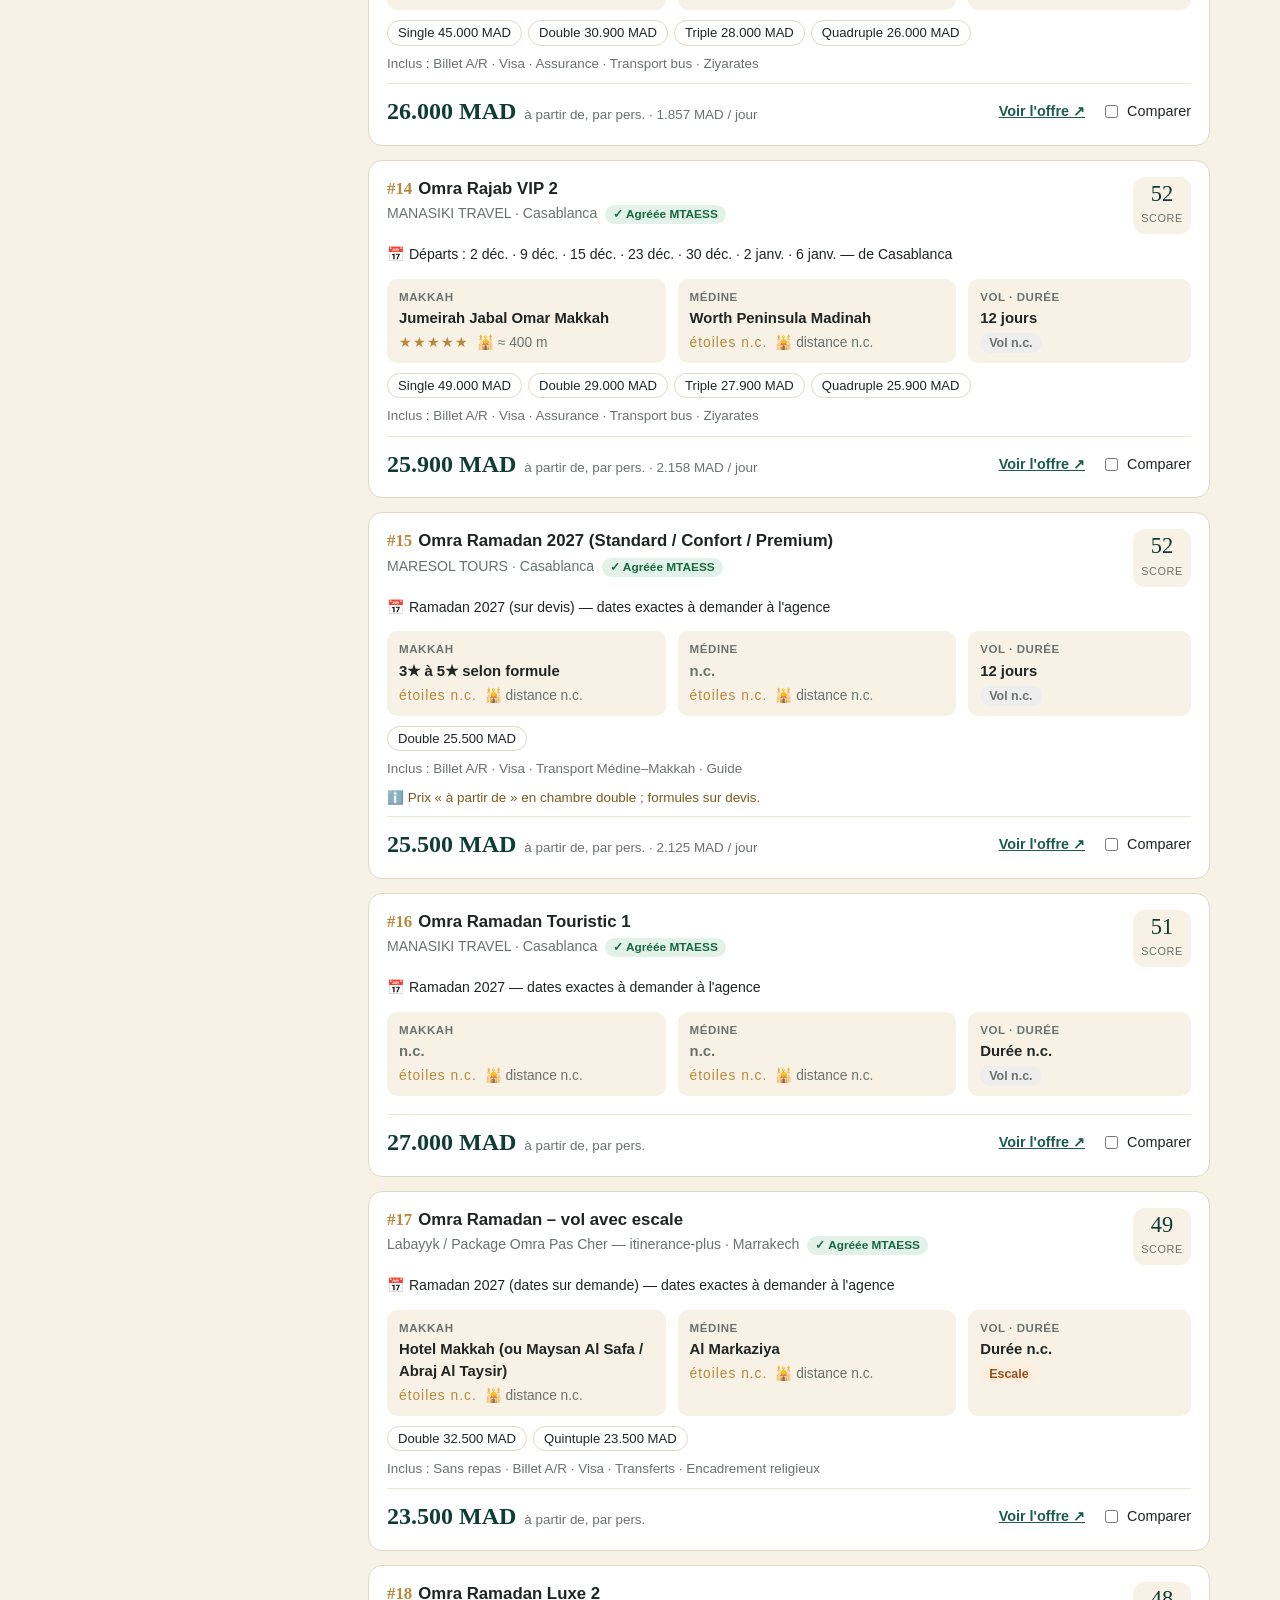
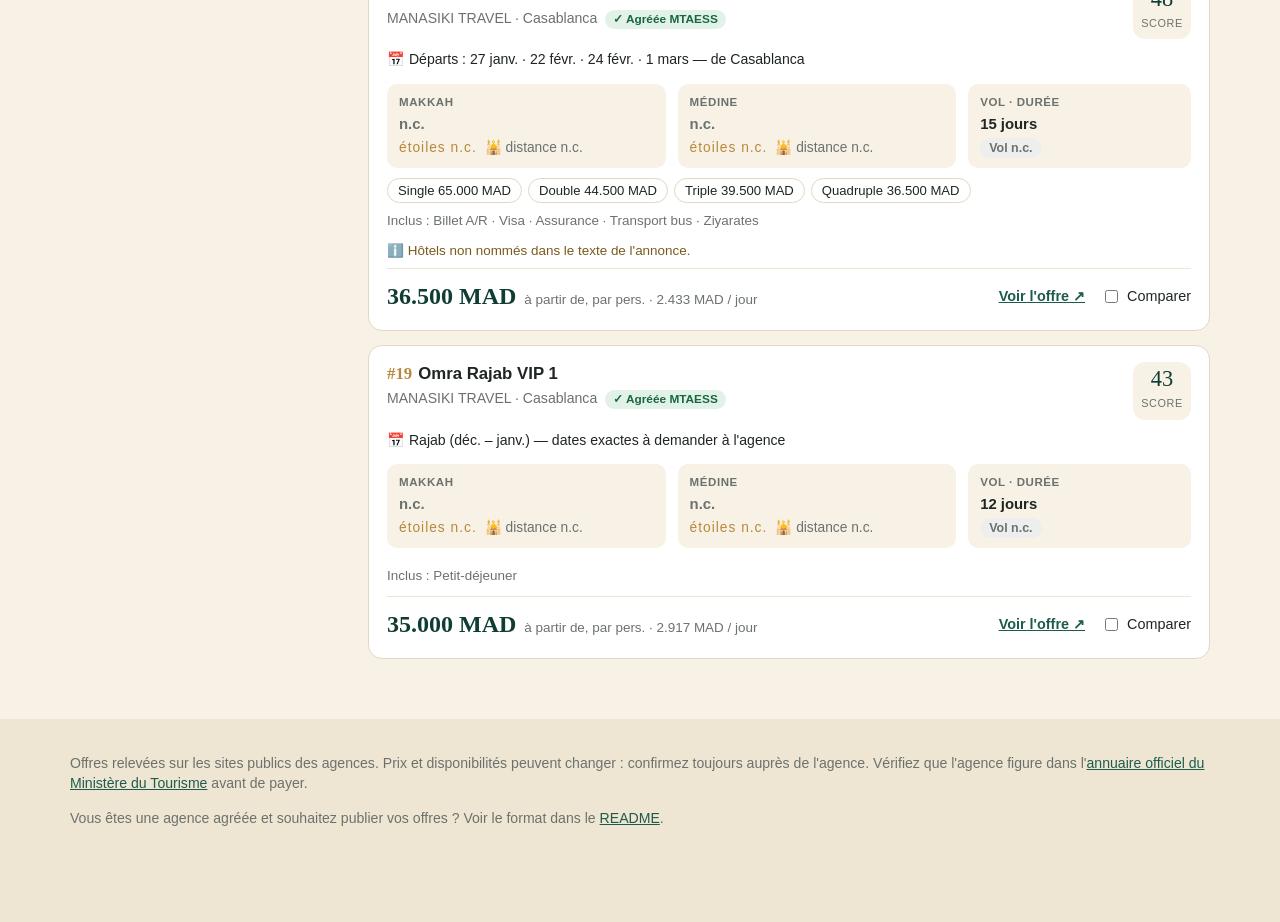
==== commit bb95d262: "Annuaire officiel complet (1 513 agences) et 19 offres Omra réelles - data/agences.js : export intég" ====
--- a/index.html
+++ b/index.html
@@ -4,7 +4,7 @@
   <meta charset="utf-8">
   <meta name="viewport" content="width=device-width, initial-scale=1">
   <title>Comparateur Omra Maroc — offres, hôtels, vols</title>
-  <meta name="description" content="Recherchez et comparez les offres Omra des agences marocaines : prix, étoiles des hôtels, distance au Haram et à la Mosquée du Prophète, vols directs ou avec escale.">
+  <meta name="description" content="Recherchez et comparez les offres Omra des agences marocaines agréées : prix par type de chambre, hôtels, distance au Haram et à la Mosquée du Prophète, vols directs ou avec escale.">
   <link rel="stylesheet" href="assets/style.css">
 </head>
 <body>
@@ -21,25 +21,30 @@
   <section class="hero">
     <div class="conteneur">
       <h1>Trouvez votre Omra au meilleur rapport qualité&nbsp;/&nbsp;prix</h1>
-      <p class="sous-titre">Comparez les offres des agences marocaines : prix, hôtels à Makkah et Médine, distance aux mosquées, vols directs ou avec escale.</p>
+      <p class="sous-titre">Offres publiées par des agences marocaines agréées : prix par type de chambre, hôtels à Makkah et Médine, distance aux mosquées, vols directs ou avec escale.</p>
 
       <form id="recherche" class="recherche" autocomplete="off">
         <label>Du <input type="date" name="debut" id="f-debut"></label>
         <label>Au <input type="date" name="fin" id="f-fin"></label>
-        <label>Départ de
-          <select name="ville" id="f-ville"><option value="toutes">Toutes les villes</option></select>
+        <label>Chambre
+          <select id="f-chambre">
+            <option value="min">La moins chère</option>
+            <option value="quintuple">Quintuple (5)</option>
+            <option value="quadruple">Quadruple (4)</option>
+            <option value="triple">Triple (3)</option>
+            <option value="double">Double (2)</option>
+            <option value="single">Single (1)</option>
+          </select>
         </label>
         <label>Budget max (MAD)
-          <input type="number" name="prixMax" id="f-prix" min="0" step="500" placeholder="ex. 20000">
+          <input type="number" name="prixMax" id="f-prix" min="0" step="500" placeholder="ex. 25000">
         </label>
         <button type="submit" class="btn-principal">Rechercher</button>
       </form>
     </div>
   </section>
 
-  <div class="bandeau-demo" id="bandeau-demo" hidden>
-    ⚠️ Offres de <strong>démonstration</strong> (agences fictives, prix indicatifs) — à remplacer par les offres réelles des agences.
-  </div>
+  <div class="bandeau-info" id="bandeau-info"></div>
 
   <main class="conteneur mise-en-page">
     <aside class="filtres" aria-label="Filtres">
@@ -49,6 +54,11 @@
         <legend>Période</legend>
         <label class="radio"><input type="radio" name="mode" value="depart" checked> Départ dans la période</label>
         <label class="radio"><input type="radio" name="mode" value="sejour"> Séjour entièrement dans la période</label>
+      </fieldset>
+
+      <fieldset>
+        <legend>Ville de départ</legend>
+        <select id="f-ville"><option value="toutes">Toutes</option></select>
       </fieldset>
 
       <fieldset>
@@ -76,22 +86,25 @@
       </fieldset>
 
       <fieldset>
-        <legend>Durée (nuits)</legend>
+        <legend>Durée (jours)</legend>
         <div class="deux">
-          <input type="number" id="f-nmin" min="1" placeholder="min">
-          <input type="number" id="f-nmax" min="1" placeholder="max">
+          <input type="number" id="f-dmin" min="1" placeholder="min">
+          <input type="number" id="f-dmax" min="1" placeholder="max">
         </div>
       </fieldset>
 
       <fieldset>
         <legend>Agence</legend>
-        <input type="search" id="f-agence" placeholder="Nom de l'agence">
+        <input type="search" id="f-agence" placeholder="Nom, ville…">
+        <label class="radio"><input type="checkbox" id="f-completes"> Seulement les offres détaillées</label>
       </fieldset>
+
+      <p class="aide">Un filtre actif (étoiles, distance, vol, durée) écarte les offres où l'agence n'a pas publié l'information.</p>
 
       <details class="poids">
         <summary>Pondération du score global</summary>
-        <p class="aide">Ajustez l'importance de chaque critère dans le classement « Meilleur score ».</p>
-        <label>Prix <output data-for="w-prix"></output><input type="range" id="w-prix" min="0" max="100" value="40"></label>
+        <p class="aide">Une donnée non publiée reçoit une note neutre.</p>
+        <label>Prix / jour <output data-for="w-prix"></output><input type="range" id="w-prix" min="0" max="100" value="40"></label>
         <label>Étoiles <output data-for="w-etoiles"></output><input type="range" id="w-etoiles" min="0" max="100" value="25"></label>
         <label>Proximité mosquées <output data-for="w-distance"></output><input type="range" id="w-distance" min="0" max="100" value="25"></label>
         <label>Vol direct <output data-for="w-direct"></output><input type="range" id="w-direct" min="0" max="100" value="10"></label>
@@ -127,12 +140,13 @@
       <button type="button" class="fermer" id="comp-fermer" aria-label="Fermer">✕</button>
     </div>
     <div class="comp-corps" id="comp-table"></div>
-    <p class="aide">En vert : la meilleure valeur de chaque ligne. Distances approximatives à pied, à confirmer avec l'agence.</p>
+    <p class="aide">En vert : la meilleure valeur de chaque ligne. « n.c. » = non communiqué par l'agence. « ≈ » = distance estimée (référence), à confirmer.</p>
   </dialog>
 
   <footer class="pied">
     <div class="conteneur">
-      <p>Avant de réserver, vérifiez que l'agence figure dans l'<a href="agences.html">annuaire officiel du Ministère du Tourisme</a>. Les prix et disponibilités sont donnés par les agences et peuvent évoluer.</p>
+      <p>Offres relevées sur les sites publics des agences. Prix et disponibilités peuvent changer : confirmez toujours auprès de l'agence. Vérifiez que l'agence figure dans l'<a href="agences.html">annuaire officiel du Ministère du Tourisme</a> avant de payer.</p>
+      <p>Vous êtes une agence agréée et souhaitez publier vos offres ? Voir le format dans le <a href="https://github.com/mhammam/omra-comparateur#ajouter-une-offre">README</a>.</p>
     </div>
   </footer>
 
@@ -140,36 +154,43 @@
     <li class="offre">
       <div class="offre-tete">
         <div>
+          <p class="titre"></p>
           <p class="agence"></p>
-          <p class="dates"></p>
         </div>
         <div class="score" title="Score global (0–100)"><span></span><small>score</small></div>
       </div>
+      <p class="departs"></p>
       <div class="offre-corps">
         <div class="hotel hm">
-          <p class="lieu">Makkah · <span class="nuits"></span></p>
+          <p class="lieu">Makkah</p>
           <p class="nom"></p>
           <p class="meta"><span class="etoiles"></span> <span class="dist"></span></p>
         </div>
         <div class="hotel hd">
-          <p class="lieu">Médine · <span class="nuits"></span></p>
+          <p class="lieu">Médine</p>
           <p class="nom"></p>
           <p class="meta"><span class="etoiles"></span> <span class="dist"></span></p>
         </div>
         <div class="vol">
-          <p class="lieu">Vol</p>
+          <p class="lieu">Vol · durée</p>
           <p class="nom"></p>
           <p class="meta"><span class="pastille"></span></p>
         </div>
       </div>
+      <div class="chambres"></div>
       <p class="inclus"></p>
+      <p class="note"></p>
       <div class="offre-pied">
         <div class="prix"><strong></strong><small></small></div>
-        <label class="comp-case"><input type="checkbox"> Comparer</label>
+        <div class="actions">
+          <a class="lien-source" target="_blank" rel="noopener">Voir l'offre ↗</a>
+          <label class="comp-case"><input type="checkbox"> Comparer</label>
+        </div>
       </div>
     </li>
   </template>
 
+  <script src="data/agences.js"></script>
   <script src="data/offres.js"></script>
   <script src="assets/logic.js"></script>
   <script src="assets/app.js"></script>
--- a/assets/style.css
+++ b/assets/style.css
@@ -39,7 +39,7 @@
 .btn-principal:hover { background: #a3772f; }
 .btn-lien { background: none; border: 0; color: var(--vert-2); text-decoration: underline; cursor: pointer; font: inherit; padding: 6px 0; }
 
-.bandeau-demo { background: #fff4d6; border-bottom: 1px solid #ecd9a3; color: #6d5414; text-align: center; padding: 9px 16px; font-size: .9rem; }
+.bandeau-info { background: #eef5f1; border-bottom: 1px solid #cfe3d8; color: #1d4a3c; text-align: center; padding: 9px 16px; font-size: .9rem; }
 
 /* Mise en page */
 .mise-en-page { display: grid; grid-template-columns: 270px 1fr; gap: 28px; padding-top: 28px; padding-bottom: 60px; }
@@ -74,8 +74,8 @@
 .offre:hover { box-shadow: 0 6px 18px rgba(15,61,51,.08); }
 .offre.selection { border-color: var(--or); box-shadow: 0 0 0 2px rgba(184,137,59,.25); }
 .offre-tete { display: flex; justify-content: space-between; align-items: start; gap: 12px; }
-.agence { margin: 0; font-weight: 700; font-size: 1.02rem; }
-.agence .rang { color: var(--or); font-family: var(--titre); margin-right: 6px; }
+.titre { margin: 0; font-weight: 700; font-size: 1.05rem; }
+.titre .rang { color: var(--or); font-family: var(--titre); margin-right: 6px; }
 .dates { margin: 2px 0 0; color: var(--gris); font-size: .9rem; }
 .score { min-width: 58px; text-align: center; background: var(--sable); border-radius: 12px; padding: 6px 8px; }
 .score span { display: block; font-family: var(--titre); font-size: 1.4rem; color: var(--vert); line-height: 1; }
@@ -135,3 +135,25 @@
   .offre-corps { grid-template-columns: 1fr; }
   .annuaire-outils { grid-template-columns: 1fr; }
 }
+
+/* Données réelles */
+.agence { margin: 2px 0 0; color: var(--gris); font-size: .88rem; }
+.badge { display: inline-block; border-radius: 20px; padding: 1px 8px; font-size: .74rem; font-weight: 700; margin-left: 4px; white-space: nowrap; }
+.badge.ok { background: var(--bon); color: var(--bon-texte); }
+.badge.ko { background: #fdeee0; color: #93501a; }
+.badge.omra { background: #f3ead8; color: #7a5a1d; }
+.departs { margin: 10px 0 0; font-size: .88rem; }
+.hotel.inconnu .nom, .meta, .pastille.nc { color: var(--gris); }
+.pastille.nc { background: #eee; }
+.chambres { display: flex; flex-wrap: wrap; gap: 6px; margin: 0 0 8px; }
+.chip { border: 1px solid var(--bord); border-radius: 20px; padding: 2px 10px; font-size: .82rem; white-space: nowrap; }
+.chip.actif { background: var(--vert); color: #fff; border-color: var(--vert); }
+.note { margin: 0 0 8px; font-size: .84rem; color: #7a5a1d; }
+.note:empty, .inclus:empty { display: none; }
+.actions { display: flex; align-items: center; gap: 16px; }
+.lien-source { font-size: .9rem; font-weight: 600; }
+.comp-corps td.nc { color: #9aa09c; }
+.pagination { display: flex; gap: 8px; align-items: center; justify-content: center; margin: 14px 0; }
+.pagination button { border: 1px solid var(--bord); background: #fff; border-radius: 8px; padding: 6px 12px; cursor: pointer; font: inherit; }
+.pagination button:disabled { opacity: .4; cursor: default; }
+.radio input[type=checkbox] { width: auto; accent-color: var(--vert); }
